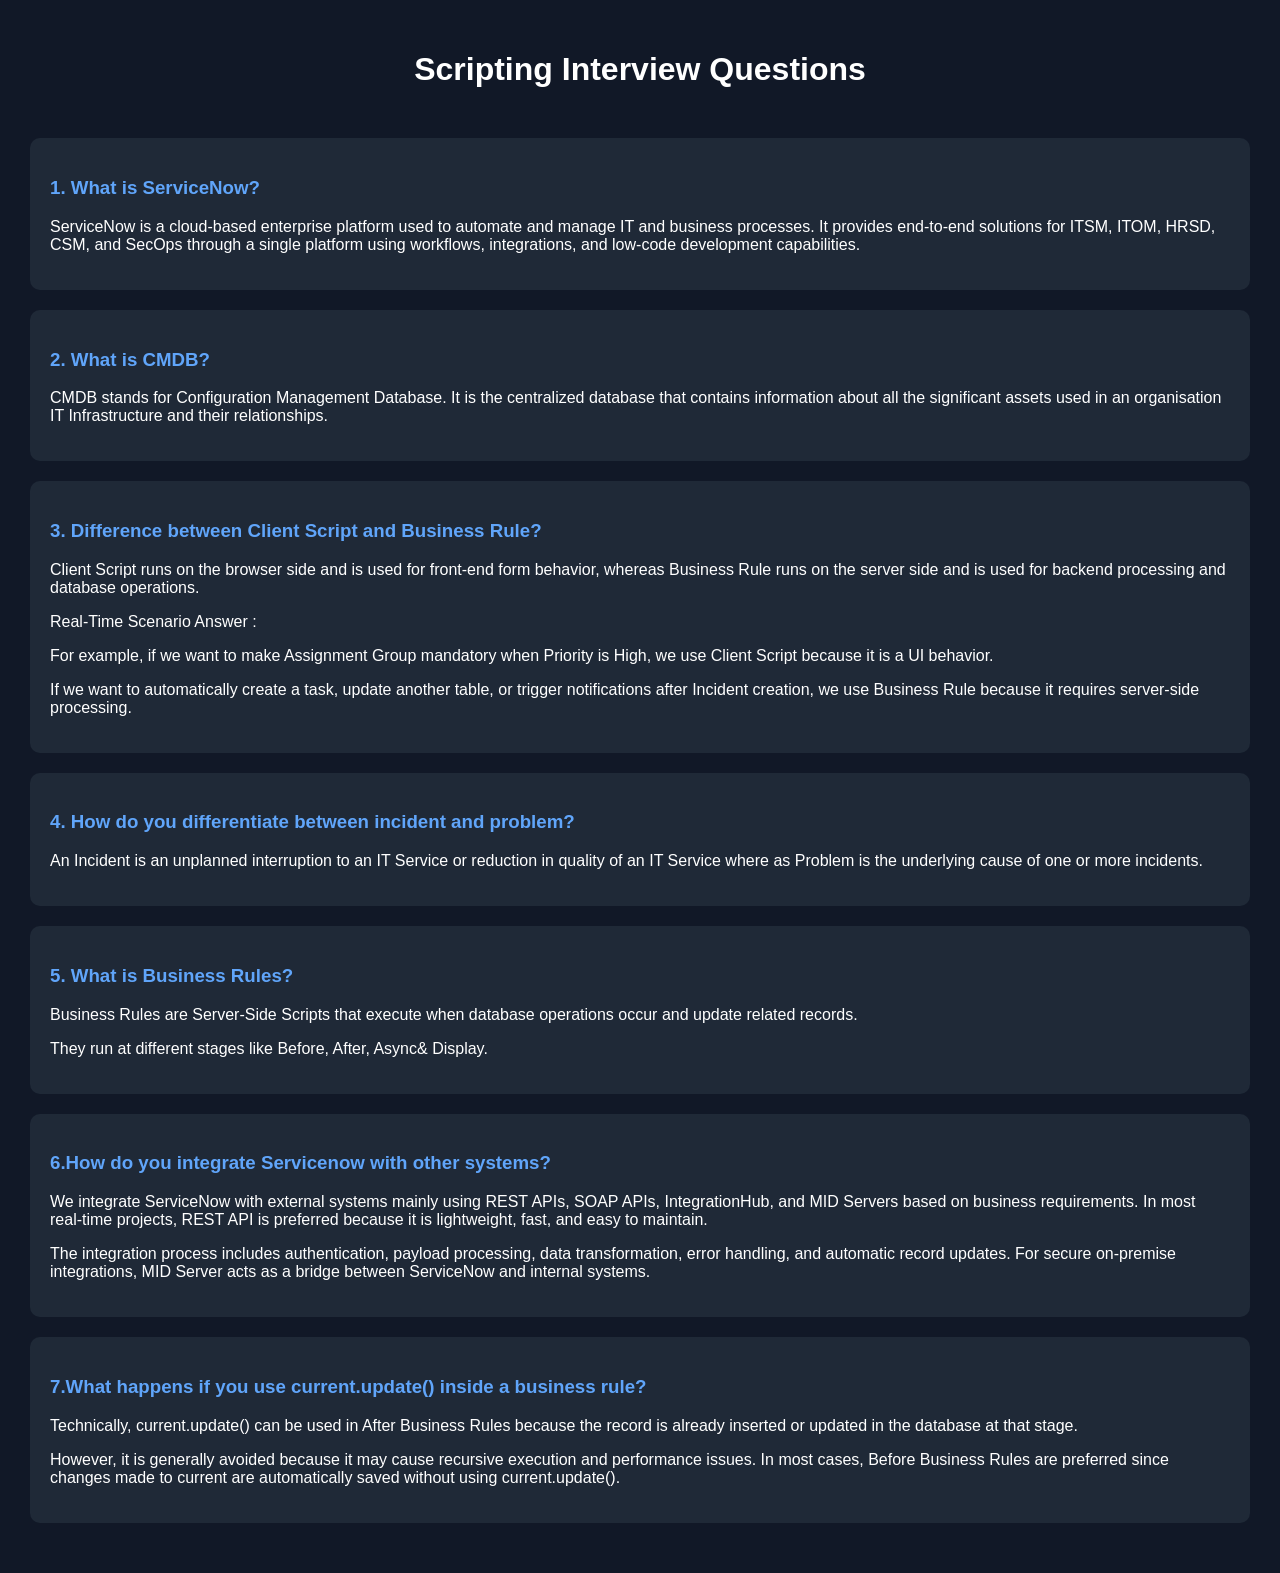
==== scripting.html @ 3f954d43 "Add scripting interview questions in HTML format" ====
<!DOCTYPE html>
<html>

<head>

    <title>Scripting Interview Questions</title>

    <style>

        body{
            margin:0;
            padding:30px;
            font-family:Arial;
            background:#111827;
            color:white;
        }

        h1{
            text-align:center;
            margin-bottom:50px;
        }

        .question{
            background:#1f2937;
            padding:20px;
            border-radius:10px;
            margin-bottom:20px;
        }

        .question h3{
            color:#60a5fa;
        }

    </style>

</head>

<body>

    <h1>Scripting Interview Questions</h1>

    <div class="question">
        <h3>1. What is ServiceNow?</h3>

        <p>
            ServiceNow is a cloud-based enterprise platform used to automate and manage IT and business processes. It provides end-to-end solutions for ITSM, ITOM, HRSD, CSM, and SecOps through a single platform using workflows, integrations, and low-code development capabilities.

        </p>
    </div>

    <div class="question">
        <h3>2. What is CMDB?</h3>

        <p>
            CMDB stands for Configuration Management Database. It is the centralized database that contains information about all the significant assets used in an organisation IT Infrastructure and their relationships.
        </p>
    </div>

    <div class="question">
        <h3>3. Difference between Client Script and Business Rule?</h3>

        <p>
            Client Script runs on the browser side and is used for front-end form behavior, whereas Business Rule runs on the server side and is used for backend processing and database operations.
        </p>
       <p>
           Real-Time Scenario Answer : 
       </p>
        <p>
            For example, if we want to make Assignment Group mandatory when Priority is High, we use Client Script because it is a UI behavior.
        </p>
        <p>
            If we want to automatically create a task, update another table, or trigger notifications after Incident creation, we use Business Rule because it requires server-side processing.
        </p>
    </div>

        <div class="question">
        <h3>4. How do you differentiate between incident and problem?</h3>

        <p>
            An Incident is an unplanned interruption to an IT Service or reduction in quality of an IT Service where as Problem is the underlying cause of one or more incidents.
        </p>
    </div>
        <div class="question">
        <h3>5. What is Business Rules?</h3>

        <p>
            Business Rules are Server-Side Scripts that execute when database operations occur and update related records.
        </p>
        <p>
            They run at different stages like Before, After, Async& Display.
        </p>
    </div>
    <div class="question">
        <h3>6.How do you integrate Servicenow with other systems?</h3>
        <p>
            We integrate ServiceNow with external systems mainly using REST APIs, SOAP APIs, IntegrationHub, and MID Servers based on business requirements. In most real-time projects, REST API is preferred because it is lightweight, fast, and easy to maintain.
        </p>
        <p>
            The integration process includes authentication, payload processing, data transformation, error handling, and automatic record updates. For secure on-premise integrations, MID Server acts as a bridge between ServiceNow and internal systems.
        </p>
    </div>
    <div class="question">
        <h3>7.What happens if you use current.update() inside a business rule?</h3>
        <p>
            Technically, current.update() can be used in After Business Rules because the record is already inserted or updated in the database at that stage.
        </p>
        <p>
            However, it is generally avoided because it may cause recursive execution and performance issues. In most cases, Before Business Rules are preferred since changes made to current are automatically saved without using current.update().
        </p>

</body>

</html>
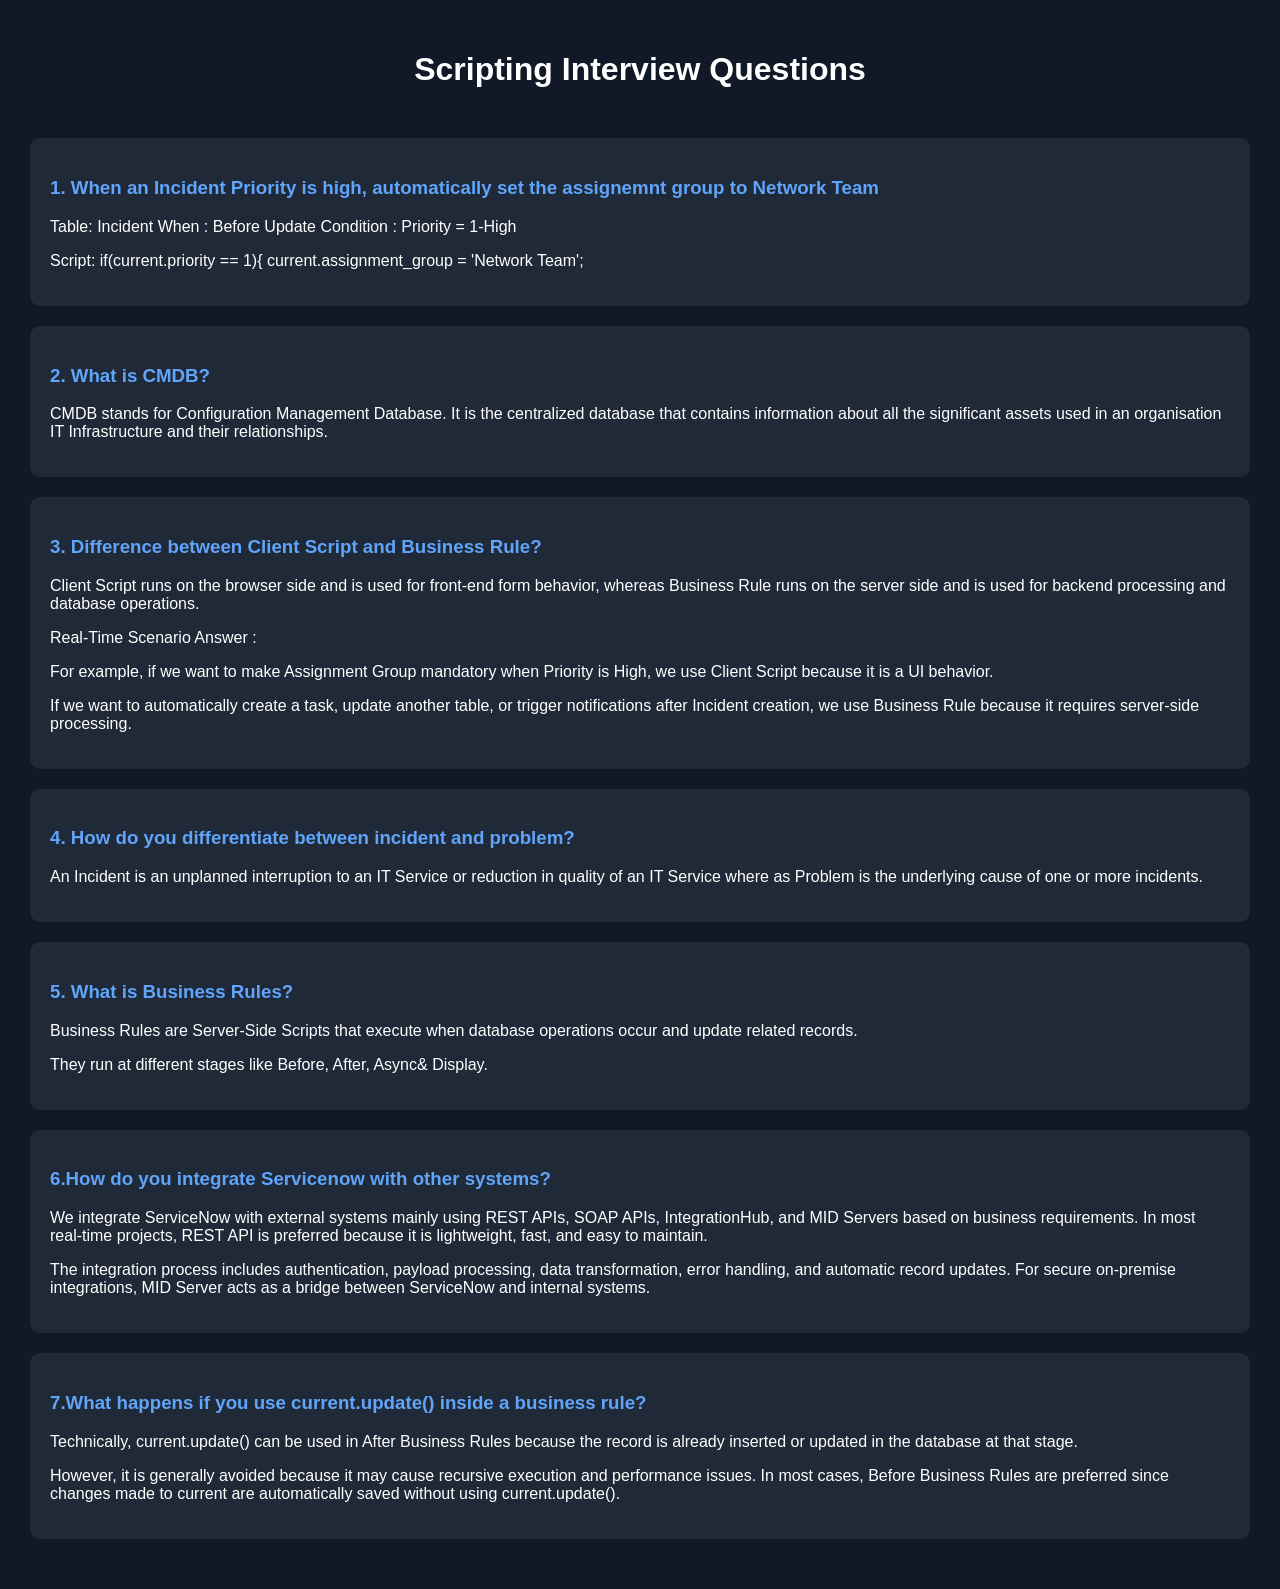
==== commit afa39c12: "Revise question 1 to focus on Incident Priority handling Updated the first question to reflect a spe" ====
--- a/scripting.html
+++ b/scripting.html
@@ -40,11 +40,16 @@
     <h1>Scripting Interview Questions</h1>
 
     <div class="question">
-        <h3>1. What is ServiceNow?</h3>
+        <h3>1. When an Incident Priority is high, automatically set the assignemnt group to Network Team</h3>
 
         <p>
-            ServiceNow is a cloud-based enterprise platform used to automate and manage IT and business processes. It provides end-to-end solutions for ITSM, ITOM, HRSD, CSM, and SecOps through a single platform using workflows, integrations, and low-code development capabilities.
-
+             Table: Incident
+             When : Before Update
+             Condition : Priority = 1-High
+        </p>
+        <p>
+            Script: if(current.priority == 1){
+            current.assignment_group = 'Network Team';
         </p>
     </div>
 
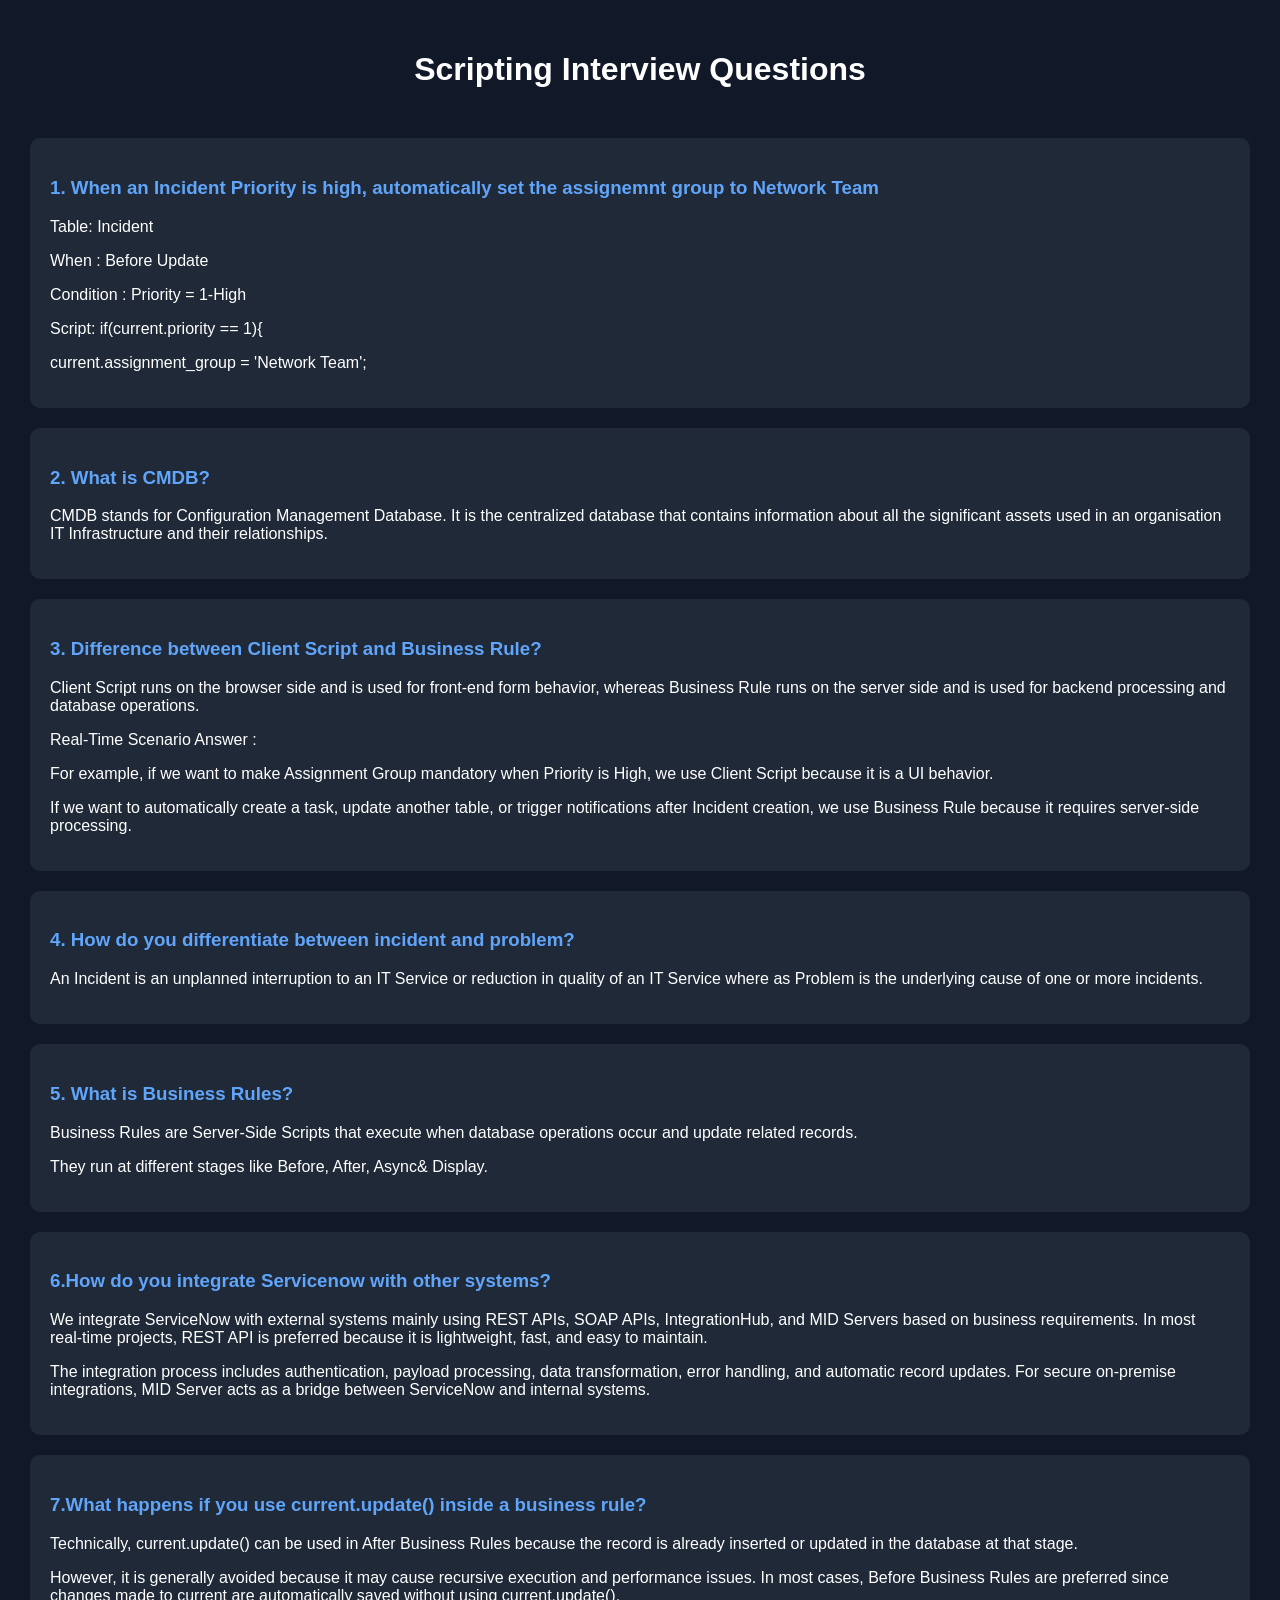
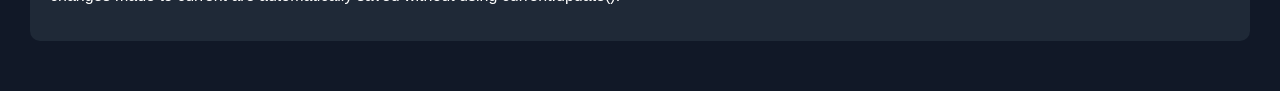
==== commit 589db47c: "Add script to assign high priority incidents to Network Team" ====
--- a/scripting.html
+++ b/scripting.html
@@ -44,11 +44,17 @@
 
         <p>
              Table: Incident
+        </p>
+        <p>
              When : Before Update
+        </p>
+        <p>
              Condition : Priority = 1-High
         </p>
         <p>
             Script: if(current.priority == 1){
+        </p>
+        <p>
             current.assignment_group = 'Network Team';
         </p>
     </div>
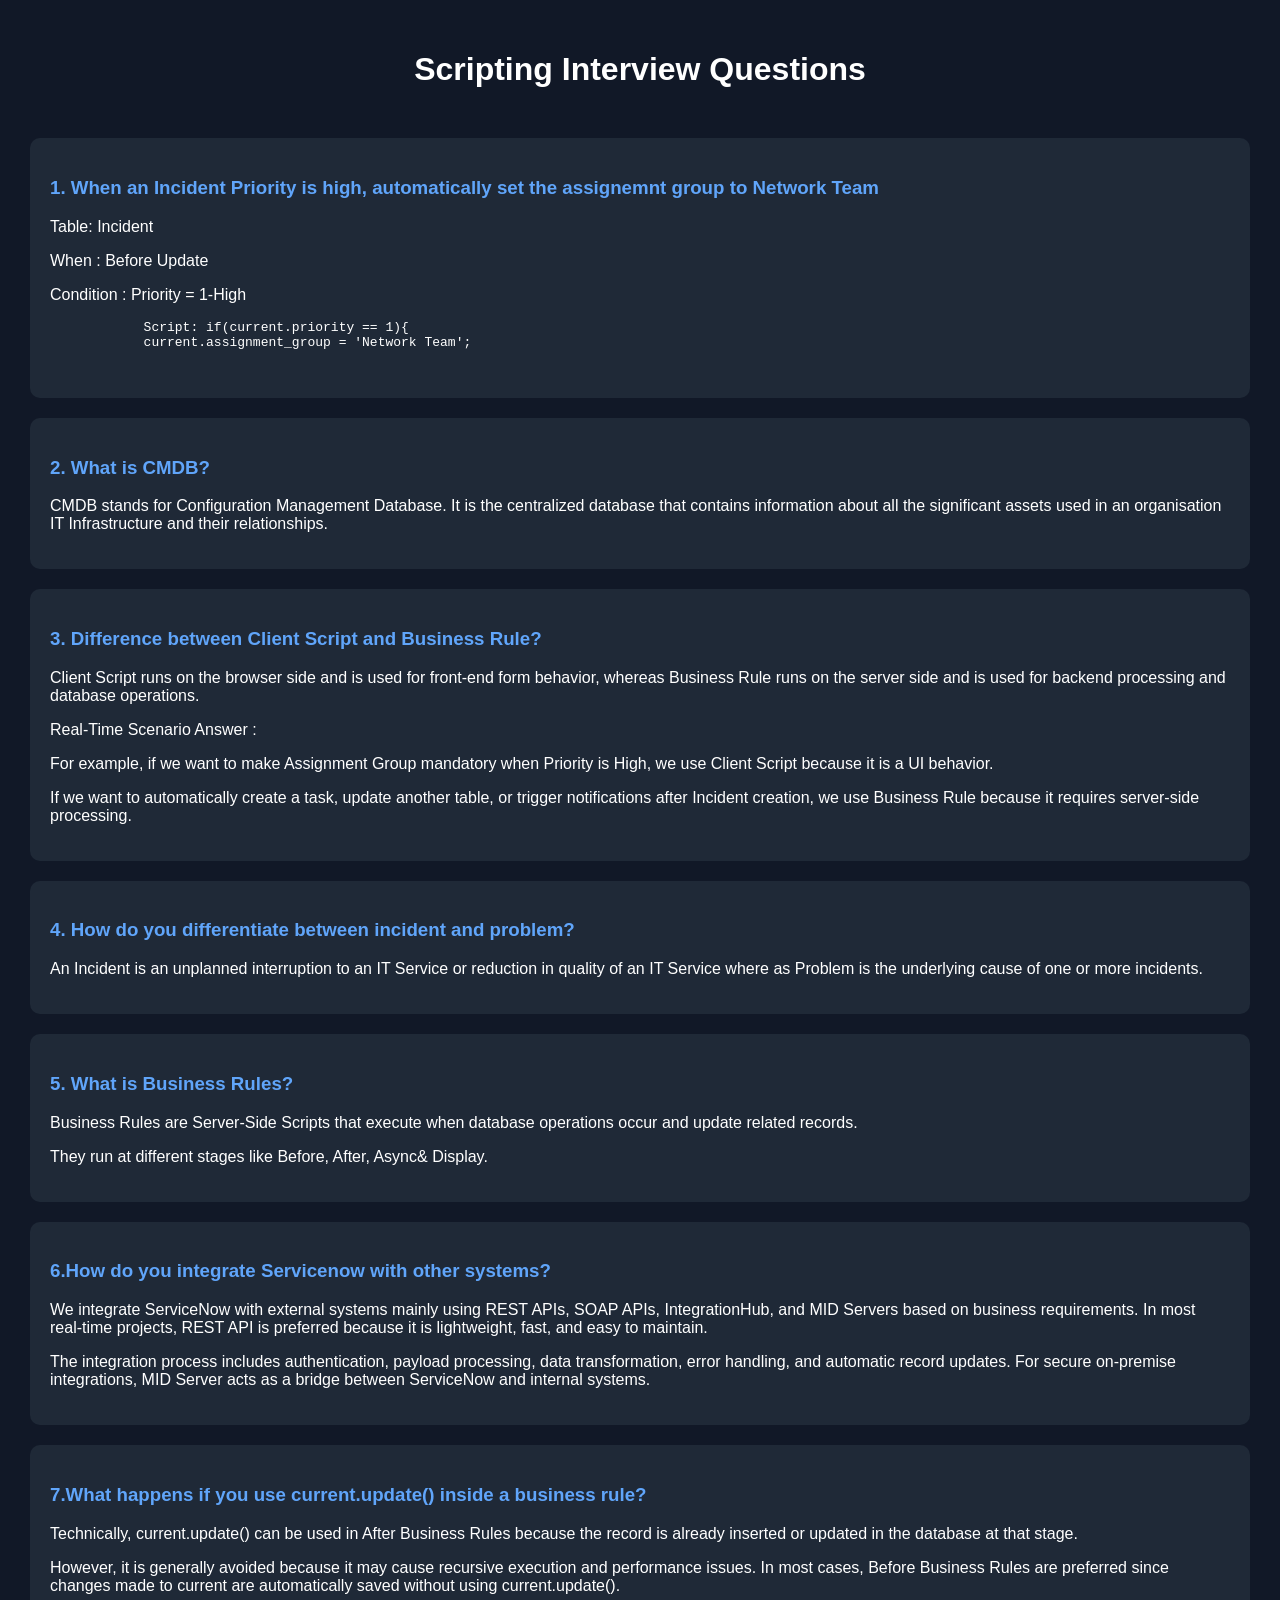
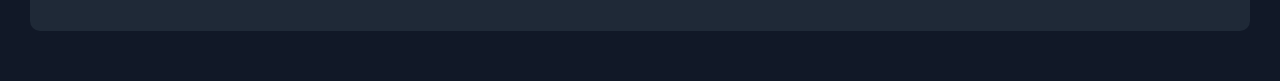
==== commit 7948d3b3: "Refactor script section in scripting.html" ====
--- a/scripting.html
+++ b/scripting.html
@@ -51,12 +51,10 @@
         <p>
              Condition : Priority = 1-High
         </p>
-        <p>
+        <pre>
             Script: if(current.priority == 1){
-        </p>
-        <p>
             current.assignment_group = 'Network Team';
-        </p>
+       </pre>
     </div>
 
     <div class="question">
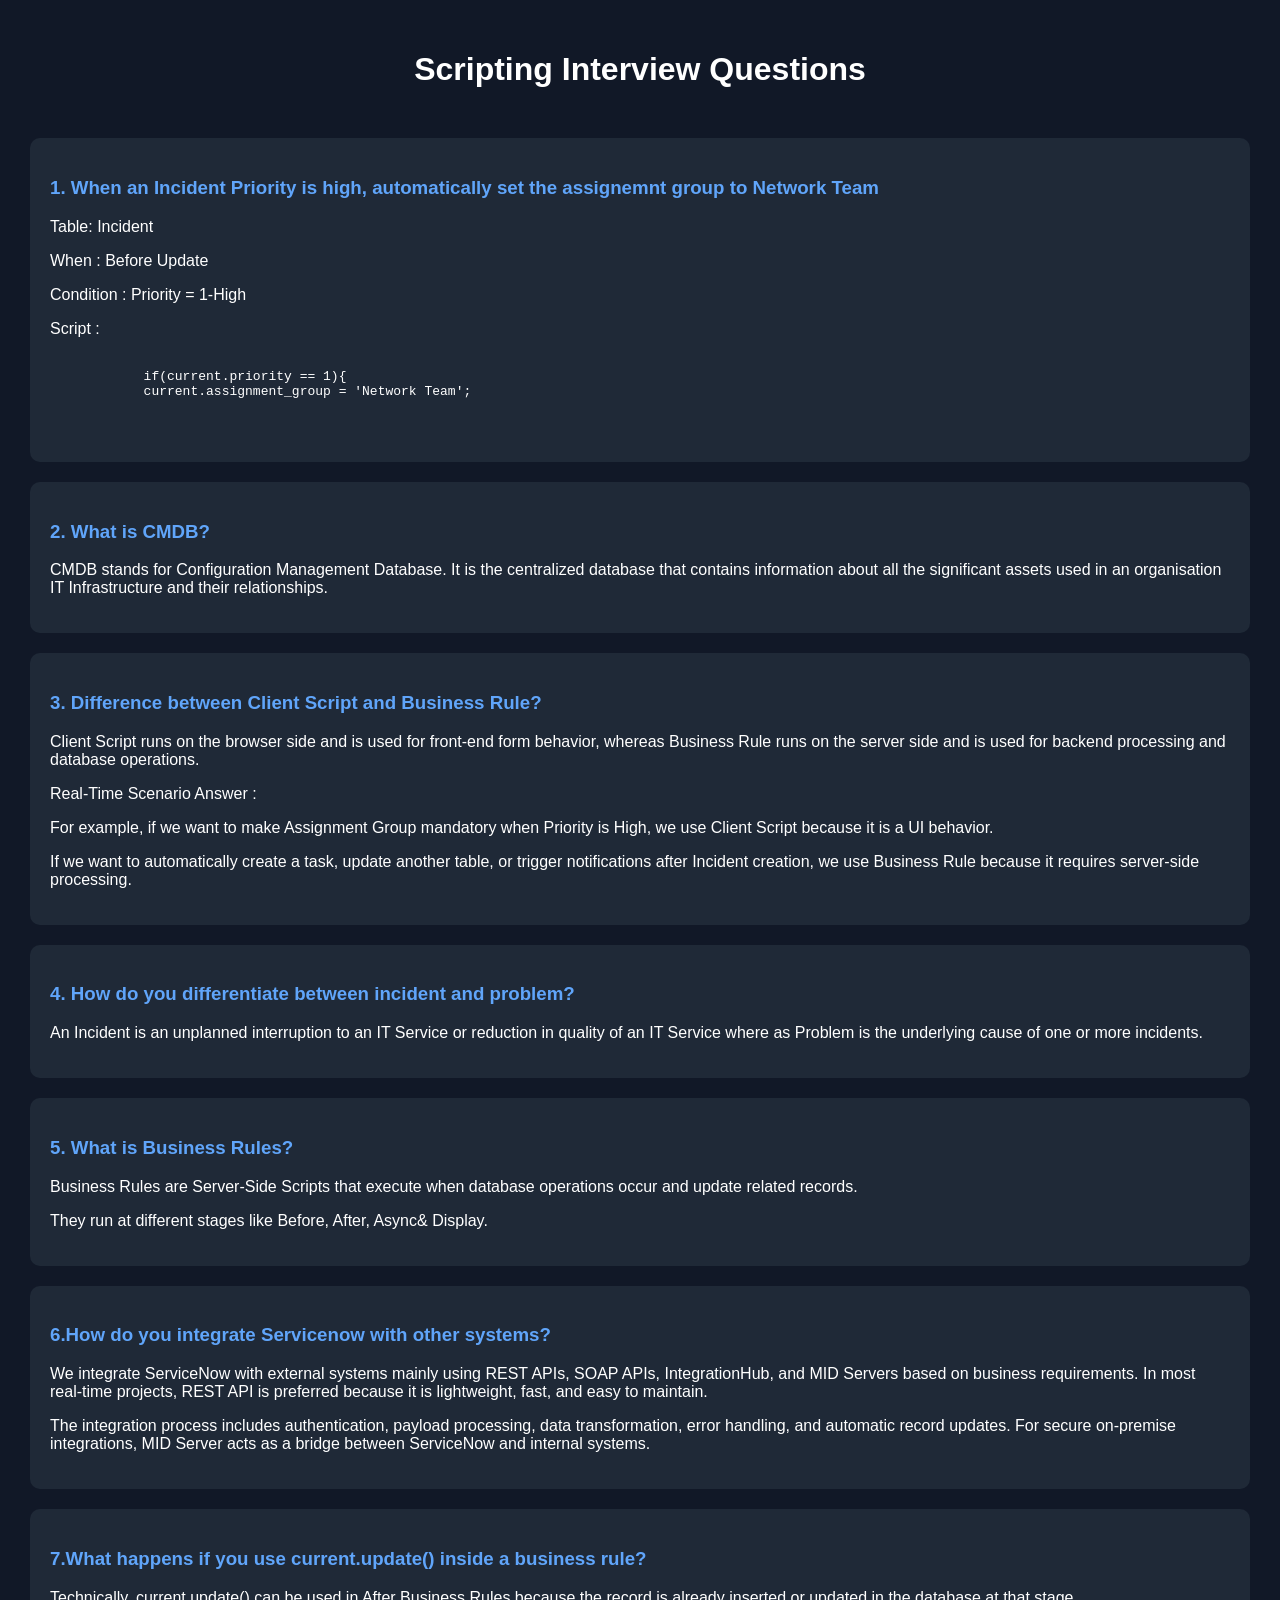
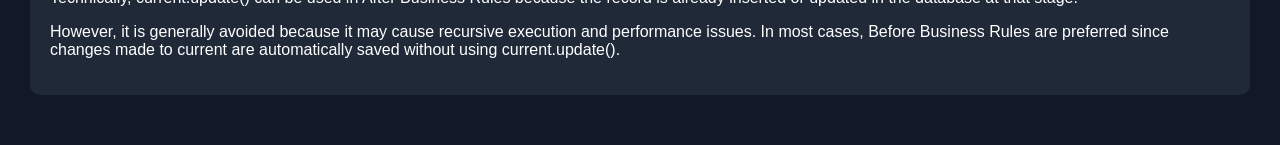
==== commit 8fd87b59: "Fix script formatting in scripting.html" ====
--- a/scripting.html
+++ b/scripting.html
@@ -51,9 +51,14 @@
         <p>
              Condition : Priority = 1-High
         </p>
+        <p>
+            Script : 
+        </p>
         <pre>
-            Script: if(current.priority == 1){
+            <code>
+            if(current.priority == 1){
             current.assignment_group = 'Network Team';
+            </code>
        </pre>
     </div>
 
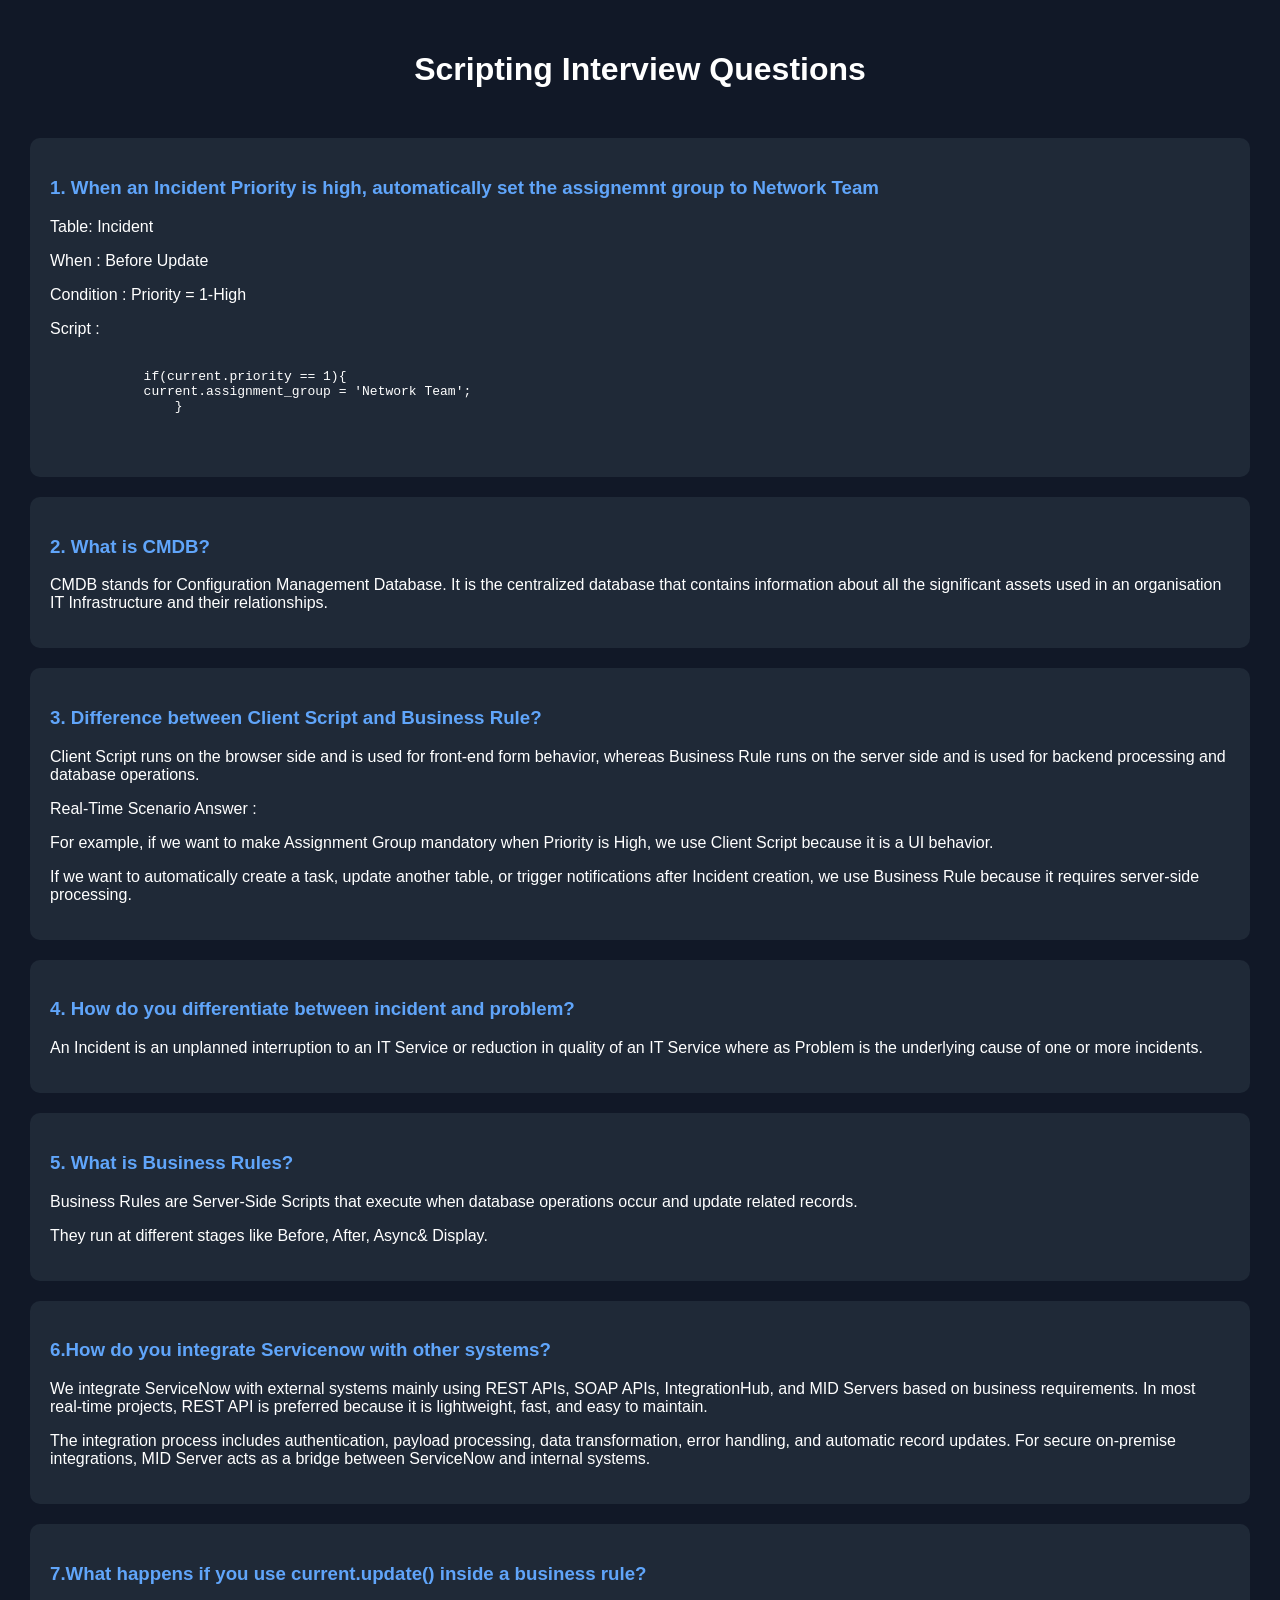
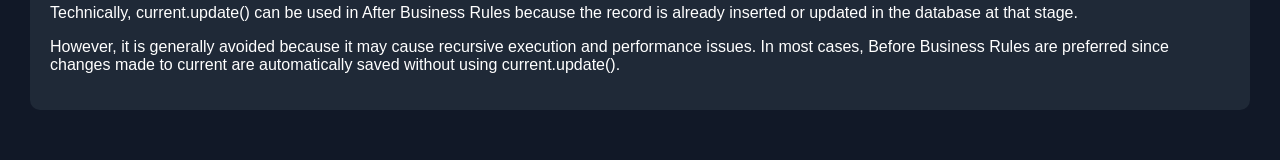
==== commit 3ed9751f: "Fix indentation in scripting.html" ====
--- a/scripting.html
+++ b/scripting.html
@@ -58,6 +58,7 @@
             <code>
             if(current.priority == 1){
             current.assignment_group = 'Network Team';
+                }
             </code>
        </pre>
     </div>
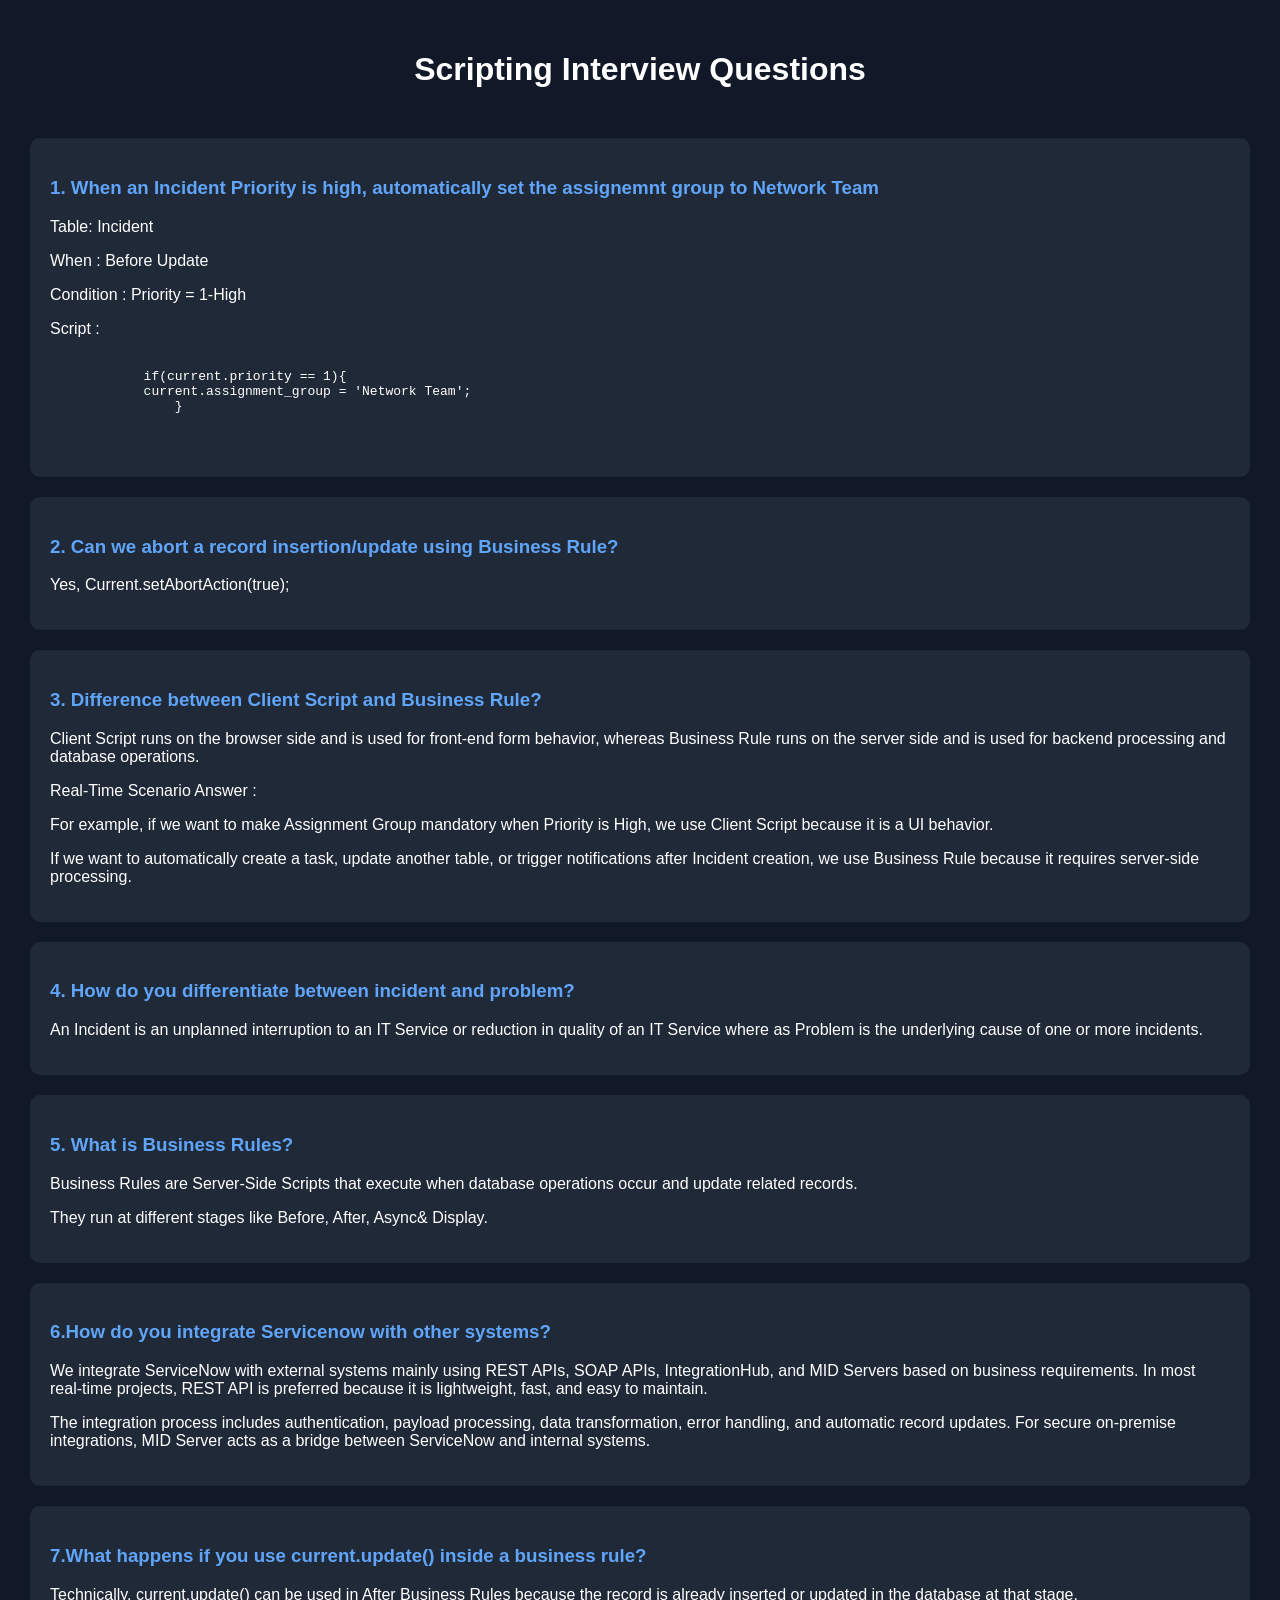
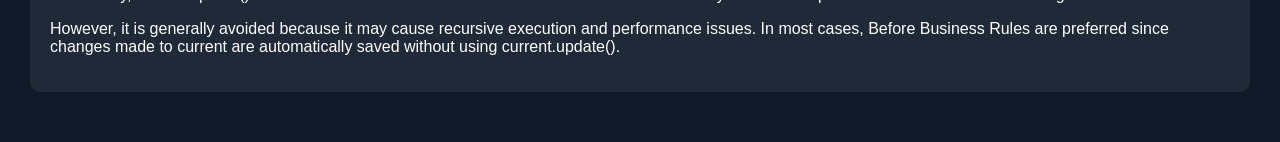
==== commit 59b383d2: "Update scripting.html" ====
--- a/scripting.html
+++ b/scripting.html
@@ -64,10 +64,10 @@
     </div>
 
     <div class="question">
-        <h3>2. What is CMDB?</h3>
+        <h3>2. Can we abort a record insertion/update using Business Rule?</h3>
 
         <p>
-            CMDB stands for Configuration Management Database. It is the centralized database that contains information about all the significant assets used in an organisation IT Infrastructure and their relationships.
+            Yes, Current.setAbortAction(true);
         </p>
     </div>
 
